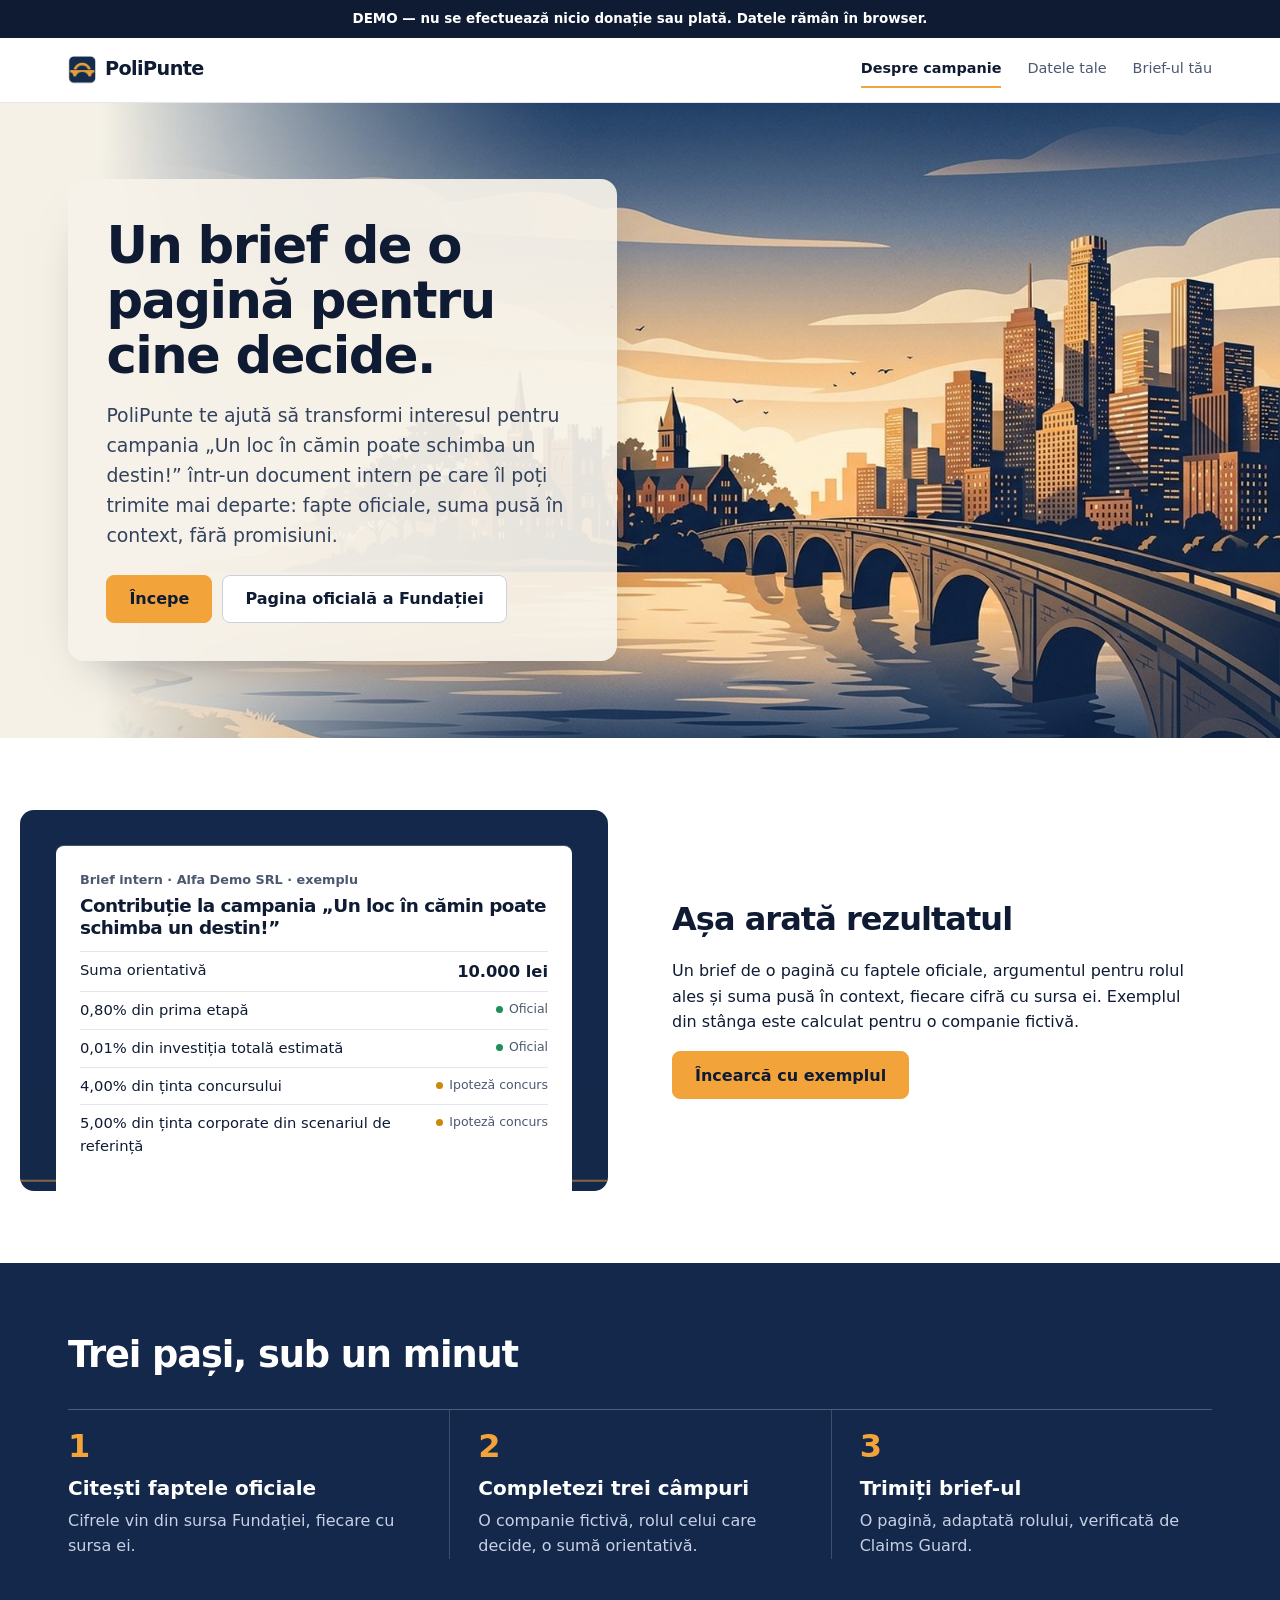
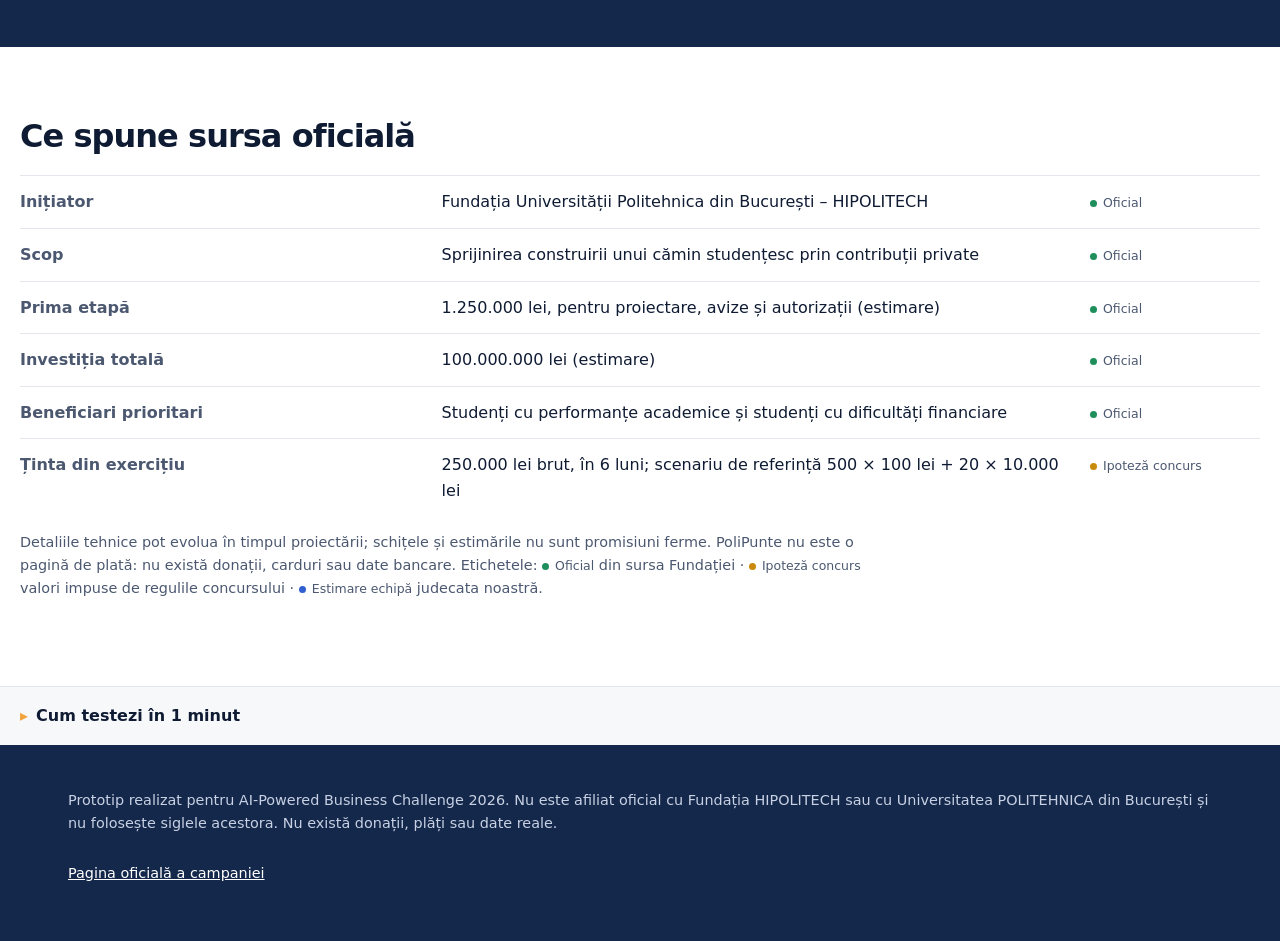
==== index.html @ f639f78c "PoliPunte prototip" ====
<!doctype html>
<html lang="ro"><head><meta charset="utf-8">
<meta name="viewport" content="width=device-width,initial-scale=1">
<title>PoliPunte — brief intern pentru campania „Un loc în cămin poate schimba un destin!”</title>
<meta name="description" content="Prototip demonstrativ: transformă interesul pentru campania HIPOLITECH într-un brief de o pagină pentru cine decide, cu fapte oficiale și fără promisiuni.">
<meta property="og:title" content="PoliPunte — brief intern de o pagină"><meta property="og:description" content="Fapte oficiale, cifre puse în context, fără promisiuni. Prototip demonstrativ.">
<link rel="icon" type="image/png" href="assets/logo.png">
<style>
:root{--ink:#0F1B33;--navy:#14284B;--bg:#F7F8FA;--line:#E3E6EC;--mute:#4B5870;--amb:#F2A33A;--sans:system-ui,-apple-system,"Segoe UI",Roboto,sans-serif}
*{box-sizing:border-box}[hidden]{display:none!important}html{scroll-behavior:smooth}
body{margin:0;background:#fff;color:var(--ink);font:16px/1.6 var(--sans);font-variant-numeric:tabular-nums;overflow-wrap:anywhere}
h1,h2,h3{margin:0;letter-spacing:-.03em;line-height:1.08;font-weight:800}h1:focus,h2:focus{outline:0}
a{color:inherit}:focus-visible{outline:3px solid #2F5FD0;outline-offset:2px}
.w{max-width:1240px;margin:0 auto;padding:0 clamp(18px,4vw,48px)}
.rib{background:var(--ink);color:#fff;font-size:.84rem;font-weight:600;padding:8px 16px;text-align:center;position:sticky;top:0;z-index:9}
.hd{border-bottom:1px solid var(--line);background:#fff}.hdi{display:flex;justify-content:space-between;align-items:center;gap:8px 28px;flex-wrap:wrap;min-height:64px}
.br{font-weight:800;font-size:1.2rem;letter-spacing:-.03em;text-decoration:none;display:flex;gap:9px;align-items:center}
.st{display:flex;gap:6px 26px;list-style:none;margin:0;padding:0;font-size:.9rem;color:var(--mute);flex-wrap:wrap}
.st li{padding:6px 0;border-bottom:2px solid transparent}.st [aria-current]{color:var(--ink);font-weight:700;border-color:var(--amb)}
.btn{display:inline-flex;align-items:center;justify-content:center;min-height:48px;padding:0 22px;border-radius:8px;border:1px solid #CBD1DC;background:#fff;color:var(--ink);font:700 1rem var(--sans);cursor:pointer;text-decoration:none}
.btn:hover{background:#F1F3F7}.btn.p{background:var(--amb);border-color:var(--amb)}.btn.p:hover{background:#E4952A}
.btn.l{border:0;background:none;text-decoration:underline;text-underline-offset:3px;padding:0 6px}
.row{display:flex;gap:10px;flex-wrap:wrap;align-items:center}
.tg{font-size:.78rem;color:var(--mute);white-space:nowrap}.tg:before{content:"";display:inline-block;width:7px;height:7px;border-radius:50%;background:var(--c);margin-right:6px}
/* hero */
.hb{background:#F5F1E6 url(assets/hero-bg.jpg) right center/cover no-repeat;min-height:clamp(420px,44vw,640px);display:flex;align-items:center}.hero{padding:clamp(36px,6vw,84px) clamp(18px,4vw,48px);width:100%}.hero>div{max-width:min(560px,48%)}.ex{display:grid;grid-template-columns:1fr 1fr;gap:clamp(24px,5vw,72px);align-items:center}.ex h2{margin-bottom:12px}.ex img{width:100%;border-radius:10px;border:1px solid var(--line);margin-bottom:18px}.ex p{max-width:32em}
.hero h1{font-size:clamp(2.3rem,4.8vw,3.9rem);max-width:13ch}.hero p{font-size:1.18rem;color:#33415C;max-width:34em;margin:20px 0 28px}
.plate{background:var(--navy);border-radius:14px;padding:clamp(18px,3vw,36px) clamp(14px,3vw,36px) 0;overflow:hidden;position:relative}
.plate svg{position:absolute;left:0;bottom:0;width:100%;opacity:.5}
.pv{position:relative;background:#fff;border-radius:8px 8px 0 0;padding:22px 24px 26px;font:.92rem/1.55 Georgia,serif;box-shadow:0 -1px 0 rgba(255,255,255,.2)}
.pv b.k{font:700 .8rem var(--sans);color:var(--mute)}.pv h3{font:800 1.15rem/1.2 var(--sans);margin:4px 0 12px}
.pv .m{display:flex;justify-content:space-between;gap:12px;border-top:1px solid var(--line);padding:7px 0;font-family:var(--sans)}.pv .m strong{font-size:1.02rem}
/* bands */
.dark{background:var(--navy);color:#fff;padding:clamp(40px,6vw,72px) 0}.dark h2{font-size:clamp(1.6rem,3vw,2.3rem);max-width:20ch}
.seq{display:grid;grid-template-columns:repeat(3,1fr);margin-top:34px;list-style:none;padding:0;border-top:1px solid rgba(255,255,255,.25)}
.seq li{padding:20px 28px 0 0}.seq li+li{padding-left:28px;border-left:1px solid rgba(255,255,255,.18)}.seq b{display:block;font-size:1.25rem;margin-bottom:4px}.seq span{color:#C8D1E4}.seq i{font:800 2rem/1 var(--sans);color:var(--amb);font-style:normal;display:block;margin-bottom:10px}
.sec{padding:clamp(40px,6vw,72px) 0}.sec h2{font-size:clamp(1.5rem,2.6vw,2rem);margin-bottom:22px}
.ft{width:100%;border-collapse:collapse}.ft th,.ft td{text-align:left;padding:13px 16px 13px 0;border-top:1px solid var(--line);vertical-align:top}.ft th{width:34%;font-weight:600;color:var(--mute)}.ft td:last-child{width:170px}
.note{color:var(--mute);font-size:.9rem;margin-top:14px;max-width:60em}
/* form */
.fg{display:grid;grid-template-columns:minmax(0,1.5fr) minmax(260px,1fr);gap:clamp(24px,5vw,72px);padding:clamp(28px,5vw,60px) 0}
.fg h2{font-size:clamp(1.7rem,3vw,2.4rem);margin-bottom:24px}
label,legend{font-weight:700;display:block;margin:20px 0 6px;padding:0}fieldset{border:0;padding:0;margin:0}
input[type=text],select,textarea{width:100%;min-height:48px;font:1rem var(--sans);padding:10px 12px;border:1px solid #AEB6C5;border-radius:8px;background:#fff;color:var(--ink)}
.hp{color:var(--mute);font-size:.88rem;margin:5px 0 0}.er{color:#B42318;font-weight:600;font-size:.92rem;margin:6px 0 0}
.ck{display:inline-flex;align-items:center;gap:8px;margin:4px 16px 4px 0;font-weight:400;min-height:44px}.ck input{width:20px;height:20px}
.aside{border-left:1px solid var(--line);padding-left:clamp(20px,4vw,48px)}.aside h3{font-size:1.1rem;margin-bottom:10px}.aside img{width:100%;border-radius:10px;border:1px solid var(--line);margin-bottom:18px}
/* result */
.rg{display:grid;grid-template-columns:minmax(0,1fr) 380px;gap:32px;align-items:start;padding:28px 0 56px}
body.r{background:var(--bg)}
.doc{background:#fff;border:1px solid var(--line);padding:clamp(22px,4vw,48px);font:1rem/1.7 Georgia,"Times New Roman",serif;box-shadow:0 18px 40px -28px rgba(15,27,51,.35)}
.doc h2{font:800 1.5rem/1.2 var(--sans);margin-bottom:4px}.doc h3{font:700 .95rem var(--sans);margin:22px 0 4px;display:flex;gap:12px;align-items:baseline;flex-wrap:wrap}
.doc p,.doc ul,.doc ol{margin:4px 0}.doc .mt{font:.88rem var(--sans);color:var(--mute)}
.warn{background:#FFF6E3;border-left:3px solid var(--amb);padding:8px 12px;font:.92rem var(--sans);margin:8px 0}
.side{position:sticky;top:50px;display:grid;gap:26px}.side h3{font-size:1.05rem;margin-bottom:10px}
.lr{margin:12px 0}.lt{display:flex;justify-content:space-between;gap:8px;flex-wrap:wrap;font-size:.9rem}.lt strong{font-size:1.2rem}
.bar{height:6px;background:#DDE2EB;border-radius:3px;margin-top:5px}.bar i{display:block;height:100%;min-width:2px;background:var(--navy);border-radius:3px}
.lg{display:flex;list-style:none;padding:0;margin:0;font-size:.82rem;color:var(--mute)}.lg li{flex:1;padding:6px 4px;border-top:3px solid #CBD1DC}.lg .on{border-color:var(--amb);color:var(--ink);font-weight:700}
.panel{background:#fff;border:1px solid var(--line);border-radius:10px;padding:18px}
mark{background:#FFE1A8;border-radius:3px;padding:0 2px}textarea{min-height:92px}
.ok{color:#1E8E5A;font-weight:700}.fl{font-size:.9rem;margin:6px 0;padding-left:12px;border-left:3px solid var(--amb)}
/* footer + test */
.tst{background:var(--bg);border-top:1px solid var(--line)}.tst summary{cursor:pointer;font-weight:700;padding:16px 0;min-height:48px}.tst ol{margin:0 0 18px;padding-left:20px}
footer{background:var(--navy);color:#C8D1E4;padding:30px 0;font-size:.9rem}footer .tg{color:#C8D1E4}footer a{color:#fff}
#stt{background:#fff;border:2px solid var(--ink);padding:14px;margin:16px 0;font:.85rem/1.5 ui-monospace,Consolas,monospace;white-space:pre-wrap}
.tt{position:fixed;left:50%;bottom:24px;transform:translateX(-50%);background:var(--ink);color:#fff;padding:10px 18px;border-radius:8px;z-index:20}
@media(max-width:900px){.hb{background-size:175% auto;background-position:78% 100%}.hero{padding-bottom:50vw}.hero>div{max-width:none}.ex{grid-template-columns:1fr}.fg,.rg{grid-template-columns:1fr}.aside{border:0;padding:0}.side{position:static}.seq{grid-template-columns:1fr}.seq li+li{padding-left:0;border:0}.ft th,.ft td{display:block;width:auto!important;border:0;padding:2px 0}.ft tr{display:block;border-top:1px solid var(--line);padding:12px 0}.act{position:sticky;bottom:0;background:var(--bg);padding:10px 0;z-index:5}}
@media print{@page{size:A4;margin:14mm}.rib,.hd,.side,.act,.tst,footer,#s0,#s1,.no{display:none!important}body{background:#fff}.rg{display:block;padding:0}.doc{border:0;box-shadow:0;padding:0;font-size:9.6pt;line-height:1.4}.doc h3{margin-top:10px}}
@media(prefers-reduced-motion:reduce){html{scroll-behavior:auto}}
.act .btn:not(.p){font-weight:600;color:var(--mute)}.lt strong{font-size:1.9rem;letter-spacing:-.03em;line-height:1.1}footer a,.tst a{display:inline-block;padding:12px 0}
@media(min-width:901px){.hero>div{background:rgba(247,243,234,.93);padding:clamp(24px,3vw,40px);border-radius:16px;box-shadow:0 24px 50px -32px rgba(15,27,51,.55)}.hero h1{font-size:clamp(2.2rem,4vw,3.4rem)}.hero p{margin:16px 0 24px}}
@media(max-width:900px){.hb{background-image:url(assets/hero-bg-m.jpg);background-size:100% auto;background-position:center bottom}.hero{padding-bottom:calc(56vw + 28px)}}
.rg,.fg{padding-left:clamp(18px,4vw,48px);padding-right:clamp(18px,4vw,48px)}
.big{display:flex;flex-direction:column;gap:2px}.big strong{font-size:3.2rem;line-height:1;letter-spacing:-.04em}.big span{color:var(--mute)}details.more,details.opt,.panel details{margin-top:10px}details summary{cursor:pointer;font-weight:700;min-height:44px;display:flex;align-items:center}details.more .lr{margin:8px 0}details.more .lt strong{font-size:1.3rem}
details summary::-webkit-details-marker{display:none}details summary::before{content:"▸";margin-right:8px;color:var(--amb)}details[open] summary::before{content:"▾"}
</style></head><body>
<noscript><p style="padding:16px">PoliPunte are nevoie de JavaScript. Este un prototip demonstrativ, fără donații sau plăți.</p></noscript>
<div class="rib">DEMO — nu se efectuează nicio donație sau plată. Datele rămân în browser.</div>
<header class="hd"><div class="w hdi"><a class="br" href="#" id="home"><img src="assets/logo.png" width="28" height="28" alt="">PoliPunte</a>
<ol class="st" id="st"><li>Despre campanie</li><li>Datele tale</li><li>Brief-ul tău</li></ol></div></header>
<pre id="stt" class="w" hidden></pre>
<main>
<section id="s0">
<div class="hb"><div class="w hero"><div><h1 tabindex="-1">Un brief de o pagină pentru cine decide.</h1>
<p>PoliPunte te ajută să transformi interesul pentru campania „Un loc în cămin poate schimba un destin!” într-un document intern pe care îl poți trimite mai departe: fapte oficiale, suma pusă în context, fără promisiuni.</p>
<div class="row"><button class="btn p" id="go">Începe</button><a class="btn" href="https://fundatia.upb.ro/proiecte-si-evenimente/un-loc-in-camin-poate-schimba-un-destin/" target="_blank" rel="noopener">Pagina oficială a Fundației</a></div></div>
</div></div><div class="w sec ex"><div class="plate-wrap"><div class="plate"><svg viewBox="0 0 600 120" aria-hidden="true"><path d="M0 110h600M40 110a70 70 0 0 1 140 0M180 110a90 90 0 0 1 180 0M360 110a70 70 0 0 1 140 0" stroke="#F2A33A" stroke-width="2" fill="none"/></svg>
<div class="pv" id="pv" aria-label="Exemplu de brief"></div></div></div><div><h2>Așa arată rezultatul</h2><p>Un brief de o pagină cu faptele oficiale, argumentul pentru rolul ales și suma pusă în context, fiecare cifră cu sursa ei. Exemplul din stânga este calculat pentru o companie fictivă.</p><div class="row"><button class="btn p" id="go2">Încearcă cu exemplul</button></div></div></div><div class="dark"><div class="w"><h2>Trei pași, sub un minut</h2><ol class="seq">
<li><i>1</i><b>Citești faptele oficiale</b><span>Cifrele vin din sursa Fundației, fiecare cu sursa ei.</span></li>
<li><i>2</i><b>Completezi trei câmpuri</b><span>O companie fictivă, rolul celui care decide, o sumă orientativă.</span></li>
<li><i>3</i><b>Trimiți brief-ul</b><span>O pagină, adaptată rolului, verificată de Claims Guard.</span></li></ol></div></div>
<div class="w sec"><h2>Ce spune sursa oficială</h2><table class="ft"><tbody>
<tr><th>Inițiator</th><td>Fundația Universității Politehnica din București – HIPOLITECH</td><td><span class="tg" style="--c:#1E8E5A">Oficial</span></td></tr>
<tr><th>Scop</th><td>Sprijinirea construirii unui cămin studențesc prin contribuții private</td><td><span class="tg" style="--c:#1E8E5A">Oficial</span></td></tr>
<tr><th>Prima etapă</th><td>1.250.000 lei, pentru proiectare, avize și autorizații (estimare)</td><td><span class="tg" style="--c:#1E8E5A">Oficial</span></td></tr>
<tr><th>Investiția totală</th><td>100.000.000 lei (estimare)</td><td><span class="tg" style="--c:#1E8E5A">Oficial</span></td></tr>
<tr><th>Beneficiari prioritari</th><td>Studenți cu performanțe academice și studenți cu dificultăți financiare</td><td><span class="tg" style="--c:#1E8E5A">Oficial</span></td></tr>
<tr><th>Ținta din exercițiu</th><td>250.000 lei brut, în 6 luni; scenariu de referință 500 × 100 lei + 20 × 10.000 lei</td><td><span class="tg" style="--c:#C98A0B">Ipoteză concurs</span></td></tr></tbody></table>
<p class="note">Detaliile tehnice pot evolua în timpul proiectării; schițele și estimările nu sunt promisiuni ferme. PoliPunte nu este o pagină de plată: nu există donații, carduri sau date bancare. Etichetele: <span class="tg" style="--c:#1E8E5A">Oficial</span> din sursa Fundației · <span class="tg" style="--c:#C98A0B">Ipoteză concurs</span> valori impuse de regulile concursului · <span class="tg" style="--c:#2F5FD0">Estimare echipă</span> judecata noastră.</p></div>
</section>

<section id="s1" hidden><div class="w fg"><form id="f" novalidate><h2 tabindex="-1">Datele tale</h2>
<label for="n">Numele companiei (fictive)</label><input type="text" id="n" maxlength="80" autocomplete="off"><p class="hp">Folosește o companie fictivă. Nu introduce date reale.</p><p class="er" id="e-n" role="alert"></p>
<label for="r">Persoana de convins</label><select id="r"><option value="">Alege rolul</option><option value="ceo">Administrator / CEO</option><option value="csr">Responsabil CSR</option><option value="cfo">Director financiar</option><option value="hr">Resurse umane</option></select><p class="er" id="e-r" role="alert"></p>

<label for="a">Contribuția orientativă (lei)</label><input type="text" id="a" inputmode="numeric" autocomplete="off"><p class="er" id="e-a" role="alert"></p>
<details class="opt"><summary>Detalii opționale (domeniu, interese)</summary><label for="d">Domeniu (opțional)</label><select id="d"><option value="">—</option><option>IT</option><option>Industrie</option><option>Construcții</option><option>Servicii financiare</option><option>Retail</option><option>Energie</option><option>Altul</option></select><fieldset><legend>Interes principal (opțional, cel mult două)</legend><label class="ck"><input type="checkbox" name="i" value="Educație și acces">Educație și acces</label><label class="ck"><input type="checkbox" name="i" value="Comunitate">Comunitate</label><label class="ck"><input type="checkbox" name="i" value="Talente">Talente</label><label class="ck"><input type="checkbox" name="i" value="Reputație">Reputație</label><p class="er" id="e-i" role="alert"></p></fieldset></details>
<div class="row" style="margin-top:26px"><button class="btn p" type="submit">Generează brief-ul</button><button class="btn l" type="button" id="ex1">Încarcă exemplu valid</button><button class="btn l" type="button" id="ex0">Încarcă exemplu invalid</button><button class="btn l" type="reset" id="rs">Resetează</button></div></form>
<div class="aside"><img src="assets/aside.jpg" alt="" width="720" loading="lazy"><h3>Ce primești</h3><p>Un brief de o pagină: fapte oficiale, argumentul pentru rolul ales, suma pusă în context, obiecții probabile și ce nu se știe încă.</p><p class="hp">Nu se colectează date și nu se trimite nimic. Rezultatul se poate repeta cu un link.</p></div></div></section>

<section id="s2" hidden><div class="w rg"><div><div class="row act no" style="margin-bottom:14px"><button class="btn p" id="cp">Copiază textul</button><button class="btn" id="pr">Printează / Salvează PDF</button><button class="btn" id="cl">Copiază linkul testului</button><button class="btn l" id="bk">Înapoi la formular</button></div><article class="doc" id="doc" aria-live="polite"></article></div>
<aside class="side"><div><h3 tabindex="-1">Suma în context</h3><div id="lens"></div><p class="hp">Aritmetică, nu impact: fiecare procent are baza lui alături.</p></div>

<div class="panel"><h3>Verificare formulări</h3><p id="auto" class="ok"></p><details><summary>Claims Guard: verifică un text de-al tău</summary><label for="ct" style="margin-top:10px">Textul tău</label><textarea id="ct"></textarea><div class="row" style="margin-top:8px"><button class="btn" id="vc">Verifică</button><button class="btn l" id="vx">Încearcă un exemplu</button></div><div id="cr" aria-live="polite"></div><p class="hp">Potrivire de tipare pe text, nu AI.</p></details></div></aside></div></section>
</main>
<details class="tst"><summary class="w">Cum testezi în 1 minut</summary><div class="w"><ol><li>Apasă „Începe”, apoi „Încarcă exemplu valid” și „Generează brief-ul”: Alfa Demo SRL, 10.000 lei dă 0,80% · 0,01% · 4,00% · 5,00% și „7/7 reguli respectate”.</li><li>Deschide „Claims Guard” (în dreapta) și apasă „Încearcă un exemplu”: se marchează „cumperi”, „o cameră”, „garantăm” și „deductibilitate”.</li><li>Apasă „Încarcă exemplu invalid”: apar erorile, fără brief.</li><li>Deschide <a href="?selftest=1">?selftest=1</a> pentru testele automate.</li></ol></div></details>
<footer><div class="w"><p>Prototip realizat pentru AI-Powered Business Challenge 2026. Nu este afiliat oficial cu Fundația HIPOLITECH sau cu Universitatea POLITEHNICA din București și nu folosește siglele acestora. Nu există donații, plăți sau date reale.</p><p><a href="https://fundatia.upb.ro/proiecte-si-evenimente/un-loc-in-camin-poate-schimba-un-destin/" target="_blank" rel="noopener">Pagina oficială a campaniei</a></p></div></footer>
<script>
"use strict";
const C={url:"https://fundatia.upb.ro/proiecte-si-evenimente/un-loc-in-camin-poate-schimba-un-destin/",title:"Un loc în cămin poate schimba un destin!",t1:1250000,tot:1e8,tg:250000,corp:200000};
const B={o:["Oficial","#1E8E5A"],c:["Ipoteză concurs","#C98A0B"],e:["Estimare echipă","#2F5FD0"]};
const ROLES={ceo:{n:"Administrator / CEO",a:"Campania are un scop clar (cămin pentru studenți performanți și studenți care au nevoie de sprijin) și o sursă publică verificabilă.",o:[["Ce primim în schimb?","Prototipul nu promite beneficii sau drepturi. Dacă și ce formă de recunoaștere există se clarifică direct cu Fundația."],["Care este riscul reputațional?","Informațiile se pot verifica pe pagina oficială; brief-ul nu prezintă estimările ca promisiuni."],["Se știe când se termină?","Nu. Estimările pot evolua pe parcursul proiectării; calendarul se clarifică cu Fundația."]]},
csr:{n:"Responsabil CSR",a:"Educația și accesul la ea ca direcție de implicare; informații publice de citat în raportare.",o:[["Cum raportăm?","Se cere Fundației documentul care confirmă contribuția; prototipul nu emite documente reale."],["Se potrivește strategiei noastre?","Poate, dacă educația și accesul la studii sunt direcții ale companiei; se discută intern."],["Ce cifre putem cita?","Doar cele oficiale marcate ca atare: 1.250.000 lei pentru prima etapă și 100.000.000 lei investiție totală estimată."]]},
cfo:{n:"Director financiar",a:"Cifre oficiale clare, suma pusă în context și o listă explicită a lucrurilor necunoscute.",o:[["Se deduce fiscal?","Nu afirmăm acest lucru. Tratamentul fiscal se verifică cu Fundația și cu un consultant fiscal."],["Pentru ce se folosește suma?","Prima etapă estimată este proiectarea, avizele și autorizațiile; utilizarea exactă se clarifică în scris cu Fundația."],["Se poate schimba suma ulterior?","Condițiile se stabilesc direct cu Fundația; brief-ul nu creează niciun angajament."]]},
hr:{n:"Resurse umane",a:"Legătura cu POLITEHNICA ca sursă de absolvenți și interesul comun pentru studenți performanți.",o:[["Angajații primesc ceva?","Nu. O contribuție nu conferă locuri de cazare sau alte drepturi."],["Are legătură cu recrutarea?","Poate sprijini relația cu universitatea; nu există nicio promisiune de recrutare."],["Cum implicăm colegii?","Prin pagina oficială a campaniei; brief-ul nu colectează date."]]}};
const INT={"Educație și acces":"interesul pentru educație și accesul la studii","Comunitate":"legătura cu comunitatea","Talente":"relația cu absolvenți și studenți performanți","Reputație":"coerența cu valorile publice ale companiei"};
const RULES=[["R1",/cumperi|cumpara|achizitionezi|o camera|camere|un pat|un loc|metru patrat/g,"Suma reprezintă o contribuție la obiectivul comun de finanțare."],
["R2",/rezervi|rezervare|loc garantat|prioritate la cazare/g,"Elimină: contribuțiile nu conferă drepturi de cazare."],
["R3",/deductibil\w*|scutire|reducere de impozit|recuperezi taxe/g,"Tratamentul fiscal se verifică cu Fundația."],
["R4",/partener oficial|sponsor oficial|in parteneriat cu/g,"Parteneriatele se confirmă direct cu Fundația."],
["R5",/garantam|garantat|garantie|\bsigur\b|100%|fiecare leu/g,"Folosește „contribuie la…” sau „sprijină…”."],
["R6",/ultima sansa|fara tine|ramane\w* pe drumuri|daca nu donezi/g,"Ton factual: ce este campania, ce se cere, ce este opțional."]];
const esc=s=>String(s).replace(/[&<>"']/g,c=>({"&":"&amp;","<":"&lt;",">":"&gt;",'"':"&quot;","'":"&#39;"}[c]));
const fi=n=>String(n).replace(/\B(?=(\d{3})+(?!\d))/g,".");
const tag=k=>`<span class="tg" style="--c:${B[k][1]}">${B[k][0]}</span>`;
const norm=s=>s.toLowerCase().normalize("NFD").replace(/[\u0300-\u036f]/g,"");
/* pure functions */
function parseAmount(s){let t=String(s).trim().replace(/\s/g,"");if(!t)return{e:"empty"};if(/^-?\d+(,|\.\d{1,2}$)\d*$/.test(t)&&!/^-?\d{1,3}(\.\d{3})+$/.test(t))return{e:"dec"};t=t.replace(/\./g,"");if(!/^-?\d+$/.test(t))return{e:"nan"};return{n:Number(t)}}
function validate(f){const e={},w=[];if(f.n.length<2||f.n.length>60||!/\p{L}/u.test(f.n))e.n="Introdu numele unei companii fictive (minimum 2 caractere, cel mult 60).";
if(!f.r||!ROLES[f.r])e.r="Alege rolul persoanei care decide.";if(f.i.length>2)e.i="Alege cel mult două interese.";
const p=parseAmount(f.a);let S=0;if(p.e==="empty")e.a="Introdu o sumă orientativă în lei.";else if(p.e==="nan")e.a="Scrie suma ca număr întreg, de exemplu 10000.";else if(p.e==="dec")e.a="Folosește un număr întreg de lei.";
else if(p.n<=0)e.a="Suma trebuie să fie mai mare decât 0.";else if(p.n>C.tot)e.a="Suma depășește valoarea totală estimată a proiectului (100.000.000 lei). Verifică cifra.";
else{S=p.n;if(S>C.t1)w.push("Suma depășește estimarea pentru prima etapă. Brief-ul se generează; modul în care ar fi folosită o astfel de contribuție se clarifică direct cu Fundația.");if(S<1000)w.push("Pentru o sponsorizare corporate, suma este mică. Poate fi mai potrivită o donație individuală — vezi pagina oficială.")}
return{e,w,S,ok:!Object.keys(e).length}}
function lens(S){return[["prima etapă",C.t1,"o"],["investiția totală estimată",C.tot,"o"],["ținta concursului",C.tg,"c"],["ținta corporate din scenariul de referință",C.corp,"c"]].map(([l,b,k])=>({l,b,k,v:S*100/b}))}
function fp(v){return v<0.01-1e-9?"sub 0,01%":v.toFixed(2).replace(".",",").replace(/\B(?=(\d{3})+(?!\d))/g,".")+"%"}
function checkClaims(text){const t=norm(text),hits=[];RULES.forEach(([r,re,fix])=>{re.lastIndex=0;let m;while((m=re.exec(t)))hits.push({r,s:m.index,e:m.index+m[0].length,fix})});return hits.sort((a,b)=>a.s-b.s)}
function buildBrief(f,v){const R=ROLES[f.r],L=lens(v.S),co=esc(f.n),d=new Date().toLocaleDateString("ro-RO");
const ints=f.i.map(i=>INT[i]);const why=(f.d||ints.length)?`Poate fi relevant pentru ${co}${f.d?` având în vedere domeniul (${esc(f.d)})`:""}${ints.length?`${f.d?" și":" pentru că"} ${ints.join(" și ")}`:""}. Sunt ipoteze de discutat, nu fapte despre companie.`:"Domeniul și interesele nu au fost alese; argumentele sunt generale.";
const S=(h,k,b)=>`<h3>${h}${k?tag(k):""}</h3>${b}`;
return `<p class="mt">DEMO · ${d} · ${co}</p><h2>Brief intern: contribuție la campania „${C.title}”</h2>`+
S("Pe scurt","",`<p>Se propune o discuție cu Fundația HIPOLITECH, nu o plată. Campania urmărește sprijinirea construirii unui cămin studențesc prin contribuții private. Brief-ul adună faptele oficiale și pune suma de ${fi(v.S)} lei în context.</p>`)+
S("Fapte oficiale","o",`<ul><li>Inițiator: Fundația Universității Politehnica din București – HIPOLITECH.</li><li>Prima etapă: 1.250.000 lei, pentru proiectare, avize și autorizații (estimare).</li><li>Investiția totală: 100.000.000 lei (estimare).</li><li>Beneficiari prioritari: studenți cu performanțe academice și studenți cu dificultăți financiare.</li></ul><p class="mt">Detaliile pot evolua în timpul proiectării. Sursa: <a href="${C.url}" target="_blank" rel="noopener">pagina oficială a campaniei</a>.</p>`)+
S("De ce se potrivește companiei","e",`<p>${why}</p>`)+S(`Argumentul pentru ${R.n.toLowerCase()}`,"e",`<p>${R.a}</p>`)+
S("Contribuția în context","c",`<p>Suma de ${fi(v.S)} lei reprezintă:</p><ul>${L.map(x=>`<li>${fp(x.v)} din ${x.l} (${fi(x.b)} lei)${x.v>100?", peste baza de comparație":""} ${tag(x.k)}</li>`).join("")}</ul>`)+
S("Obiecții probabile și răspunsuri factuale","e",`<ol>${R.o.map(([q,a])=>`<li><b>${q}</b> ${a}</li>`).join("")}</ol>`)+
S("Ce nu știm încă (de verificat cu Fundația)","",`<ul><li>Tratamentul fiscal.</li><li>Formele de recunoaștere, dacă există.</li><li>Procedura de contribuție.</li><li>Calendarul.</li></ul>`)+
S("Pași următori","",`<ol><li>Discuție internă.</li><li>Cerere de discuție către Fundație, prin pagina oficială.</li><li>Clarificarea condițiilor în scris.</li></ol>`)+
`<p class="mt" data-nc>Document demonstrativ. Nu este angajament, nu este donație și nu conferă drept de cazare sau rezervare.</p>`}
function selfTest(){const r=[],t=(n,c)=>r.push((c?"PASS ":"FAIL ")+n);const g=S=>lens(S).map(x=>fp(x.v)).join(" / ");
t("parseAmount 10 000 / 10.000",parseAmount("10 000").n===10000&&parseAmount("10.000").n===10000);
t("parseAmount text / decimal / gol",parseAmount("zece mii").e==="nan"&&parseAmount("1500,50").e==="dec"&&parseAmount("").e==="empty");
const ok={n:"Alfa Demo SRL",d:"IT",r:"cfo",i:["Talente"],a:"10000"};t("validare exemplu valid",validate(ok).ok);
t("invalid: -500, 0, 150000000",[ "-500","0","150000000"].every(a=>!validate({...ok,a}).ok));
t("avertisment 2.000.000 și 300",validate({...ok,a:"2000000"}).w.length===1&&validate({...ok,a:"300"}).w.length===1);
t("lupă 10.000",g(10000)==="0,80% / 0,01% / 4,00% / 5,00%");t("lupă 50.000",g(50000)==="4,00% / 0,05% / 20,00% / 25,00%");t("lupă 250.000",g(250000)==="20,00% / 0,25% / 100,00% / 125,00%");
t("Claims Guard ≥4 semnalări",checkClaims("Cu 10.000 lei cumperi o cameră și garantăm deductibilitate").length>=4);
t("brief valid trece 7/7",autoCheck(buildBrief(ok,validate(ok))).pass===7);return r}
function autoCheck(html){let txt=html.replace(/<p class="mt" data-nc>.*?<\/p>/,"").replace(/<[^>]+>/g," ");txt=txt.split(C.title).join("");
let bad=new Set(checkClaims(txt).map(h=>h.r));const r7=html.includes(C.url)&&/class="tg"/.test(html);return{pass:6-bad.size+(r7?1:0),bad:[...bad]}}
/* DOM */
if(typeof document!=="undefined"){const $=i=>document.getElementById(i);let cur=null;
const show=n=>{["s0","s1","s2"].forEach((x,i)=>$(x).hidden=i!==n);[...$("st").children].forEach((li,i)=>i===n?li.setAttribute("aria-current","step"):li.removeAttribute("aria-current"));document.body.classList.toggle("r",n===2);scrollTo(0,0);const h=document.querySelector("#s"+n+" h1,#s"+n+" h2,#s"+n+" h3");if(h)h.focus({preventScroll:true})};
const toast=m=>{const e=document.createElement("div");e.className="tt";e.setAttribute("role","status");e.textContent=m;document.body.append(e);setTimeout(()=>e.remove(),2000)};
const getF=()=>({n:$("n").value.trim(),d:$("d").value,r:$("r").value,i:[...document.querySelectorAll("[name=i]:checked")].map(x=>x.value),a:$("a").value});
const setF=f=>{$("n").value=f.n;$("d").value=f.d;$("r").value=f.r;$("a").value=f.a;document.querySelectorAll("[name=i]").forEach(c=>c.checked=f.i.includes(c.value))};
const url=f=>{const p=new URLSearchParams({c:f.n,d:f.d,r:f.r,i:f.i.join("|"),s:f.a});return location.href.split("?")[0].split("#")[0]+"?"+p};
const claimsHTML=t=>{if(!t.trim())return'<p class="hp">Lipește un text pentru a-l verifica.</p>';const h=checkClaims(t);if(!h.length)return'<p class="ok">Nu s-a semnalat nicio formulare.</p>';let o="",p=0;const keep=[];h.forEach(x=>{if(x.s>=p){o+=esc(t.slice(p,x.s))+"<mark>"+esc(t.slice(x.s,x.e))+"</mark>";p=x.e;keep.push(x)}});o+=esc(t.slice(p));return`<p>${o}</p>`+keep.map(x=>`<p class="fl"><b>${esc(t.slice(x.s,x.e))}</b> (${x.r}) → ${x.fix}</p>`).join("")};
const gen=(f,v)=>{const html=buildBrief(f,v),L=lens(v.S),a=autoCheck(html);cur=f;
$("doc").innerHTML=(v.w.length?v.w.map(x=>`<div class="warn" role="status">${x}</div>`).join(""):"")+html+(!(f.d||f.i.length)?"":"");
$("lens").innerHTML=`<div class="big"><strong>${fp(L[0].v)}</strong><span>din ${fi(L[0].b)} lei, prima etapă (estimare)</span>${tag(L[0].k)}</div><details class="more"><summary>Alte comparații</summary>`+L.slice(1).map(x=>`<div class="lr"><div class="lt"><strong>${fp(x.v)}</strong><span>din ${fi(x.b)} lei</span>${tag(x.k)}</div><div class="bar"><i style="width:${Math.min(100,x.v)}%"></i></div>${x.v>100?'<span class="hp">peste baza de comparație</span>':""}</div>`).join("")+"</details>";
$("auto").textContent=a.pass+"/7 reguli respectate"+(a.bad.length?" — de verificat: "+a.bad.join(", "):"");$("cr").innerHTML="";
try{history.replaceState(null,"",url(f))}catch(e){}show(2)};
const submit=()=>{const f=getF(),v=validate(f);["n","r","i","a"].forEach(k=>{$("e-"+k).textContent=v.e[k]||"";const el=$(k);if(el&&el.setAttribute)v.e[k]?el.setAttribute("aria-invalid","true"):el.removeAttribute("aria-invalid")});
if(!v.ok){const k=["n","r","i","a"].find(k=>v.e[k]);(k==="i"?document.querySelector("[name=i]"):$(k)).focus();return}gen(f,v)};
$("f").addEventListener("submit",e=>{e.preventDefault();submit()});
$("go").onclick=()=>show(1);$("go2").onclick=()=>{show(1);$("ex1").click()};$("home").onclick=e=>{e.preventDefault();show(0)};$("bk").onclick=()=>show(1);
$("ex1").onclick=()=>{setF({n:"Alfa Demo SRL",d:"IT",r:"cfo",i:["Talente"],a:"10000"});["n","r","i","a"].forEach(k=>$("e-"+k).textContent="")};
$("ex0").onclick=()=>{setF({n:"",d:"",r:"",i:[],a:"zece mii"});submit()};
$("f").addEventListener("reset",()=>["n","r","i","a"].forEach(k=>$("e-"+k).textContent=""));
$("pr").onclick=()=>print();
const cp=(t,m)=>{(navigator.clipboard?navigator.clipboard.writeText(t):Promise.reject()).then(()=>toast(m),()=>toast("Copierea nu a reușit; selectează textul manual."))};
$("cp").onclick=()=>cp($("doc").innerText,"Textul a fost copiat");$("cl").onclick=()=>cp(cur?url(cur):location.href,"Linkul testului a fost copiat");

$("vc").onclick=()=>$("cr").innerHTML=claimsHTML($("ct").value);
$("vx").onclick=()=>{$("ct").value="Cu 10.000 lei cumperi o cameră și garantăm deductibilitate";$("cr").innerHTML=claimsHTML($("ct").value)};
/* hero sample */
{const S=10000,L=lens(S);$("pv").innerHTML=`<b class="k">Brief intern · Alfa Demo SRL · exemplu</b><h3>Contribuție la campania „${C.title}”</h3><div class="m"><span>Suma orientativă</span><strong>${fi(S)} lei</strong></div>`+L.map(x=>`<div class="m"><span>${fp(x.v)} din ${x.l}</span>${tag(x.k)}</div>`).join("")}
/* URL state + selftest */
const q=new URLSearchParams(location.search);
if(q.get("selftest")){const r=selfTest();$("stt").hidden=false;$("stt").textContent=(r.every(x=>x.startsWith("PASS"))?"AUTOTEST: TOATE PASS\n":"AUTOTEST: EXISTĂ FAIL\n")+r.join("\n")}
if(q.has("c")||q.has("s")){const f={n:q.get("c")||"",d:q.get("d")||"",r:q.get("r")||"",i:(q.get("i")||"").split("|").filter(Boolean),a:q.get("s")||""};setF(f);const v=validate(f);v.ok?gen(f,v):show(1)}else show(0)}
</script></body></html>
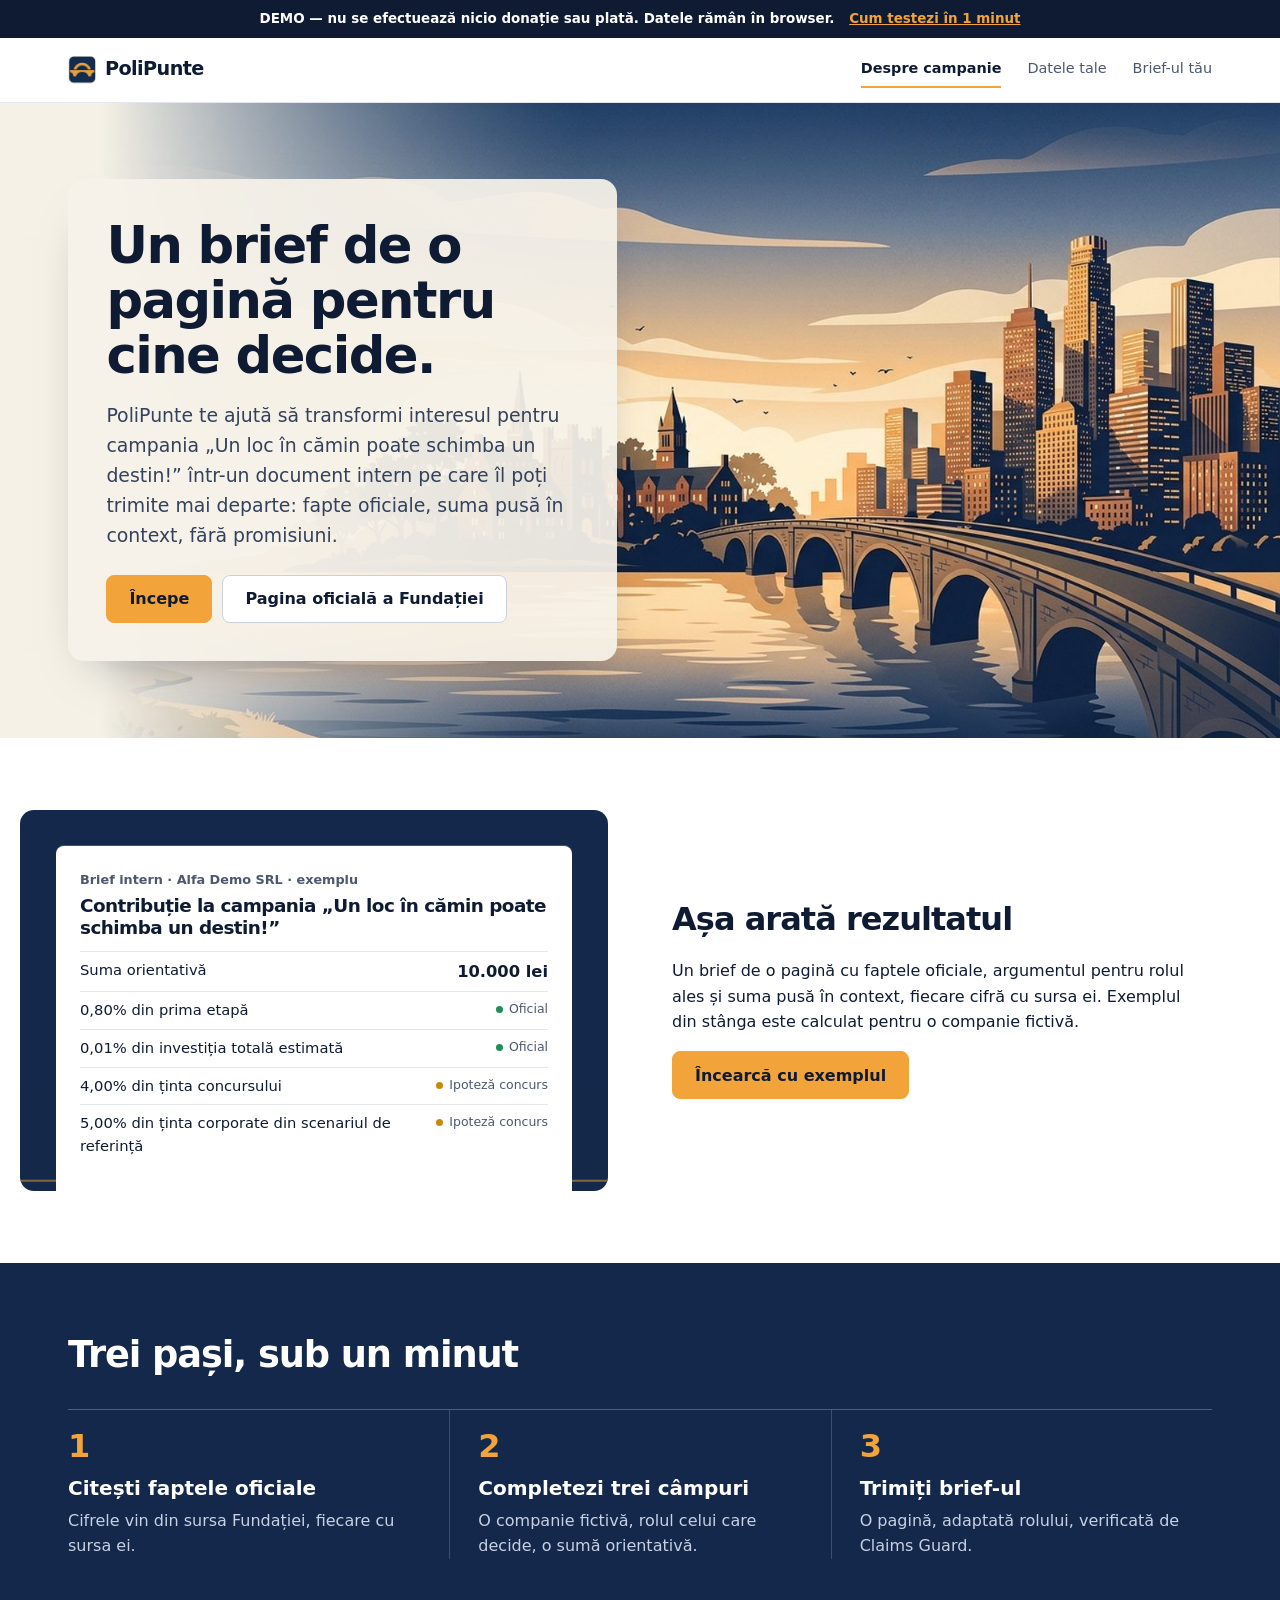
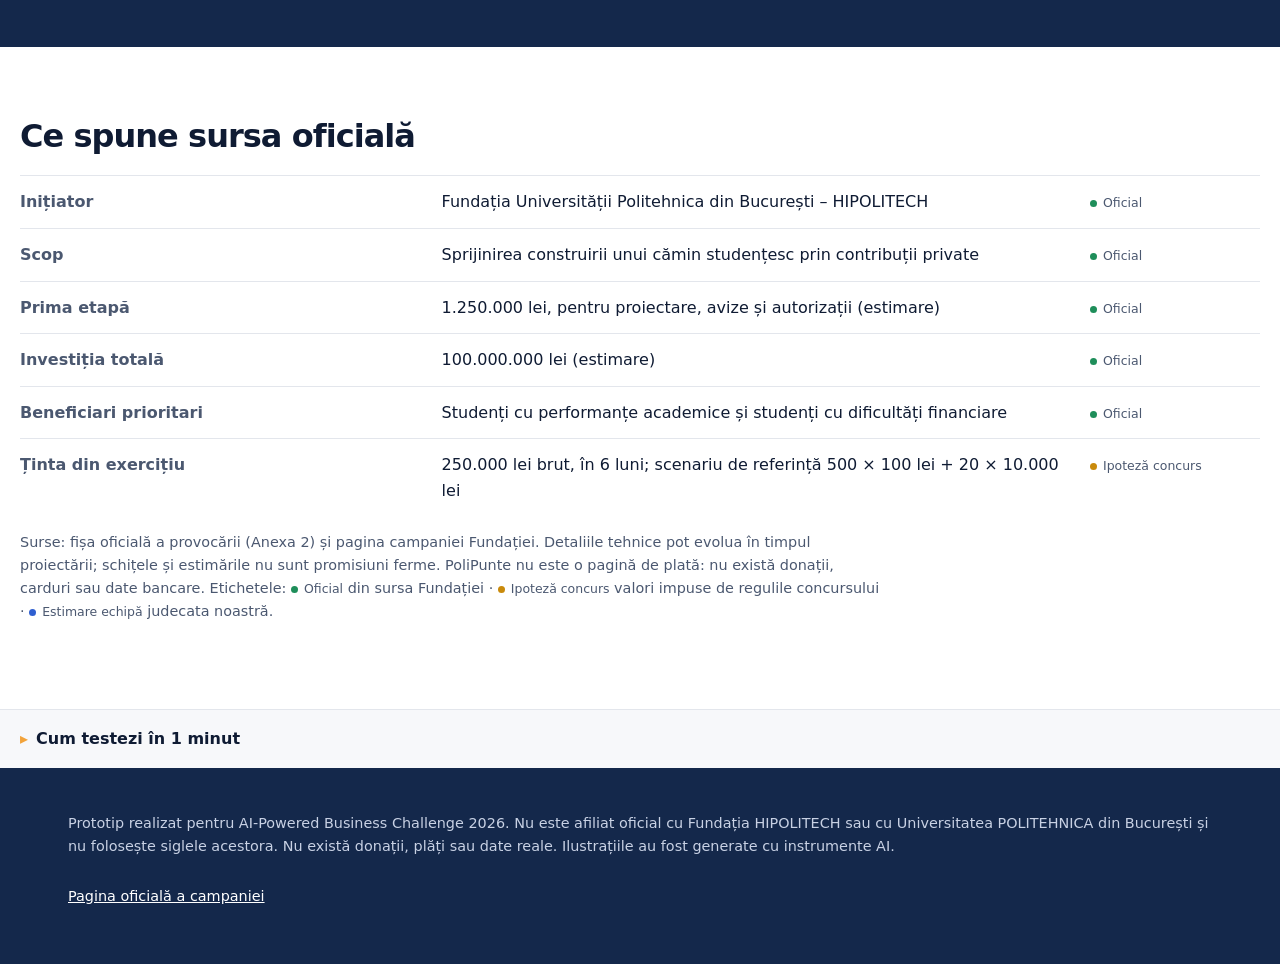
==== commit 97731c42: "dada" ====
--- a/index.html
+++ b/index.html
@@ -73,9 +73,11 @@
 .rg,.fg{padding-left:clamp(18px,4vw,48px);padding-right:clamp(18px,4vw,48px)}
 .big{display:flex;flex-direction:column;gap:2px}.big strong{font-size:3.2rem;line-height:1;letter-spacing:-.04em}.big span{color:var(--mute)}details.more,details.opt,.panel details{margin-top:10px}details summary{cursor:pointer;font-weight:700;min-height:44px;display:flex;align-items:center}details.more .lr{margin:8px 0}details.more .lt strong{font-size:1.3rem}
 details summary::-webkit-details-marker{display:none}details summary::before{content:"▸";margin-right:8px;color:var(--amb)}details[open] summary::before{content:"▾"}
+.rib a{color:#F2A33A;margin-left:10px;white-space:nowrap}
+.panel ol.lg,ol.lg{display:block;grid-template-columns:none;list-style:none;margin:10px 0 12px;padding:0}.lg li{width:auto;border:0;padding-left:0}.lg li{display:flex;gap:10px;align-items:baseline;padding:6px 0;color:#5B6680;font-size:.92rem}.lg li b{min-width:22px;height:22px;border-radius:50%;border:1px solid #AEB6C6;display:inline-flex;align-items:center;justify-content:center;font-size:.78rem;flex:none}.lg li small{display:block;font-size:.78rem}.lg li.on{color:var(--ink);font-weight:700}.lg li.on b{background:var(--amb);border-color:var(--amb)}
 </style></head><body>
 <noscript><p style="padding:16px">PoliPunte are nevoie de JavaScript. Este un prototip demonstrativ, fără donații sau plăți.</p></noscript>
-<div class="rib">DEMO — nu se efectuează nicio donație sau plată. Datele rămân în browser.</div>
+<div class="rib">DEMO — nu se efectuează nicio donație sau plată. Datele rămân în browser. <a href="#tst" id="tl">Cum testezi în 1 minut</a></div>
 <header class="hd"><div class="w hdi"><a class="br" href="#" id="home"><img src="assets/logo.png" width="28" height="28" alt="">PoliPunte</a>
 <ol class="st" id="st"><li>Despre campanie</li><li>Datele tale</li><li>Brief-ul tău</li></ol></div></header>
 <pre id="stt" class="w" hidden></pre>
@@ -96,7 +98,7 @@
 <tr><th>Investiția totală</th><td>100.000.000 lei (estimare)</td><td><span class="tg" style="--c:#1E8E5A">Oficial</span></td></tr>
 <tr><th>Beneficiari prioritari</th><td>Studenți cu performanțe academice și studenți cu dificultăți financiare</td><td><span class="tg" style="--c:#1E8E5A">Oficial</span></td></tr>
 <tr><th>Ținta din exercițiu</th><td>250.000 lei brut, în 6 luni; scenariu de referință 500 × 100 lei + 20 × 10.000 lei</td><td><span class="tg" style="--c:#C98A0B">Ipoteză concurs</span></td></tr></tbody></table>
-<p class="note">Detaliile tehnice pot evolua în timpul proiectării; schițele și estimările nu sunt promisiuni ferme. PoliPunte nu este o pagină de plată: nu există donații, carduri sau date bancare. Etichetele: <span class="tg" style="--c:#1E8E5A">Oficial</span> din sursa Fundației · <span class="tg" style="--c:#C98A0B">Ipoteză concurs</span> valori impuse de regulile concursului · <span class="tg" style="--c:#2F5FD0">Estimare echipă</span> judecata noastră.</p></div>
+<p class="note">Surse: fișa oficială a provocării (Anexa 2) și pagina campaniei Fundației. Detaliile tehnice pot evolua în timpul proiectării; schițele și estimările nu sunt promisiuni ferme. PoliPunte nu este o pagină de plată: nu există donații, carduri sau date bancare. Etichetele: <span class="tg" style="--c:#1E8E5A">Oficial</span> din sursa Fundației · <span class="tg" style="--c:#C98A0B">Ipoteză concurs</span> valori impuse de regulile concursului · <span class="tg" style="--c:#2F5FD0">Estimare echipă</span> judecata noastră.</p></div>
 </section>
 
 <section id="s1" hidden><div class="w fg"><form id="f" novalidate><h2 tabindex="-1">Datele tale</h2>
@@ -108,13 +110,13 @@
 <div class="row" style="margin-top:26px"><button class="btn p" type="submit">Generează brief-ul</button><button class="btn l" type="button" id="ex1">Încarcă exemplu valid</button><button class="btn l" type="button" id="ex0">Încarcă exemplu invalid</button><button class="btn l" type="reset" id="rs">Resetează</button></div></form>
 <div class="aside"><img src="assets/aside.jpg" alt="" width="720" loading="lazy"><h3>Ce primești</h3><p>Un brief de o pagină: fapte oficiale, argumentul pentru rolul ales, suma pusă în context, obiecții probabile și ce nu se știe încă.</p><p class="hp">Nu se colectează date și nu se trimite nimic. Rezultatul se poate repeta cu un link.</p></div></div></section>
 
-<section id="s2" hidden><div class="w rg"><div><div class="row act no" style="margin-bottom:14px"><button class="btn p" id="cp">Copiază textul</button><button class="btn" id="pr">Printează / Salvează PDF</button><button class="btn" id="cl">Copiază linkul testului</button><button class="btn l" id="bk">Înapoi la formular</button></div><article class="doc" id="doc" aria-live="polite"></article></div>
+<section id="s2" hidden><div class="w rg"><div><div class="row act no" style="margin-bottom:14px"><button class="btn p" id="cp">Copiază textul</button><button class="btn" id="pr">Printează / Salvează PDF</button><button class="btn" id="cl">Copiază linkul testului</button><a class="btn" id="of" href="https://fundatia.upb.ro/proiecte-si-evenimente/un-loc-in-camin-poate-schimba-un-destin/" target="_blank" rel="noopener">Mergi la pagina oficială a Fundației</a><button class="btn l" id="bk">Înapoi la formular</button></div><article class="doc" id="doc" aria-live="polite"></article></div>
 <aside class="side"><div><h3 tabindex="-1">Suma în context</h3><div id="lens"></div><p class="hp">Aritmetică, nu impact: fiecare procent are baza lui alături.</p></div>
 
-<div class="panel"><h3>Verificare formulări</h3><p id="auto" class="ok"></p><details><summary>Claims Guard: verifică un text de-al tău</summary><label for="ct" style="margin-top:10px">Textul tău</label><textarea id="ct"></textarea><div class="row" style="margin-top:8px"><button class="btn" id="vc">Verifică</button><button class="btn l" id="vx">Încearcă un exemplu</button></div><div id="cr" aria-live="polite"></div><p class="hp">Potrivire de tipare pe text, nu AI.</p></details></div></aside></div></section>
+<div class="panel"><h3>Verificare formulări</h3><p id="auto" class="ok"></p><details><summary>Claims Guard: verifică un text de-al tău</summary><label for="ct" style="margin-top:10px">Textul tău</label><textarea id="ct"></textarea><div class="row" style="margin-top:8px"><button class="btn" id="vc">Verifică</button><button class="btn l" id="vx">Încearcă un exemplu</button></div><div id="cr" aria-live="polite"></div><p class="hp">Potrivire de tipare pe text, nu AI.</p></details></div><div class="panel" id="ledger"><h3>Interes vs. încasare</h3><ol class="lg"><li id="lg1"><b>1</b><span>Interes exprimat (demo)<small id="lgs">nemarcat</small></span></li><li aria-disabled="true"><b>2</b><span>Discuție cu Fundația<small>în afara prototipului</small></span></li><li aria-disabled="true"><b>3</b><span>Acord semnat<small>în afara prototipului</small></span></li><li aria-disabled="true"><b>4</b><span>Sumă încasată<small>în afara prototipului</small></span></li></ol><button class="btn" id="xi" aria-pressed="false">Exprimă interes (demo)</button><p class="hp">Interesul exprimat nu este o promisiune și nu este o donație. Nu se colectează și nu se trimite nicio dată.</p></div></aside></div></section>
 </main>
-<details class="tst"><summary class="w">Cum testezi în 1 minut</summary><div class="w"><ol><li>Apasă „Începe”, apoi „Încarcă exemplu valid” și „Generează brief-ul”: Alfa Demo SRL, 10.000 lei dă 0,80% · 0,01% · 4,00% · 5,00% și „7/7 reguli respectate”.</li><li>Deschide „Claims Guard” (în dreapta) și apasă „Încearcă un exemplu”: se marchează „cumperi”, „o cameră”, „garantăm” și „deductibilitate”.</li><li>Apasă „Încarcă exemplu invalid”: apar erorile, fără brief.</li><li>Deschide <a href="?selftest=1">?selftest=1</a> pentru testele automate.</li></ol></div></details>
-<footer><div class="w"><p>Prototip realizat pentru AI-Powered Business Challenge 2026. Nu este afiliat oficial cu Fundația HIPOLITECH sau cu Universitatea POLITEHNICA din București și nu folosește siglele acestora. Nu există donații, plăți sau date reale.</p><p><a href="https://fundatia.upb.ro/proiecte-si-evenimente/un-loc-in-camin-poate-schimba-un-destin/" target="_blank" rel="noopener">Pagina oficială a campaniei</a></p></div></footer>
+<details class="tst" id="tst"><summary class="w">Cum testezi în 1 minut</summary><div class="w"><ol><li>Apasă „Începe”, apoi „Încarcă exemplu valid” și „Generează brief-ul”: Alfa Demo SRL, 10.000 lei dă 0,80% · 0,01% · 4,00% · 5,00% și „7/7 reguli respectate”.</li><li>Deschide „Claims Guard” (în dreapta) și apasă „Încearcă un exemplu”: se marchează „cumperi”, „o cameră”, „garantăm” și „deductibilitate”.</li><li>Apasă „Încarcă exemplu invalid”: apar erorile, fără brief.</li><li>Apasă „Exprimă interes (demo)”: se marchează doar pasul 1; pașii 2–4 sunt în afara prototipului și nu se trimite nimic.</li><li>Deschide <a href="?selftest=1">?selftest=1</a> pentru testele automate.</li></ol></div></details>
+<footer><div class="w"><p>Prototip realizat pentru AI-Powered Business Challenge 2026. Nu este afiliat oficial cu Fundația HIPOLITECH sau cu Universitatea POLITEHNICA din București și nu folosește siglele acestora. Nu există donații, plăți sau date reale. Ilustrațiile au fost generate cu instrumente AI.</p><p><a href="https://fundatia.upb.ro/proiecte-si-evenimente/un-loc-in-camin-poate-schimba-un-destin/" target="_blank" rel="noopener">Pagina oficială a campaniei</a></p></div></footer>
 <script>
 "use strict";
 const C={url:"https://fundatia.upb.ro/proiecte-si-evenimente/un-loc-in-camin-poate-schimba-un-destin/",title:"Un loc în cămin poate schimba un destin!",t1:1250000,tot:1e8,tg:250000,corp:200000};
@@ -124,20 +126,22 @@
 cfo:{n:"Director financiar",a:"Cifre oficiale clare, suma pusă în context și o listă explicită a lucrurilor necunoscute.",o:[["Se deduce fiscal?","Nu afirmăm acest lucru. Tratamentul fiscal se verifică cu Fundația și cu un consultant fiscal."],["Pentru ce se folosește suma?","Prima etapă estimată este proiectarea, avizele și autorizațiile; utilizarea exactă se clarifică în scris cu Fundația."],["Se poate schimba suma ulterior?","Condițiile se stabilesc direct cu Fundația; brief-ul nu creează niciun angajament."]]},
 hr:{n:"Resurse umane",a:"Legătura cu POLITEHNICA ca sursă de absolvenți și interesul comun pentru studenți performanți.",o:[["Angajații primesc ceva?","Nu. O contribuție nu conferă locuri de cazare sau alte drepturi."],["Are legătură cu recrutarea?","Poate sprijini relația cu universitatea; nu există nicio promisiune de recrutare."],["Cum implicăm colegii?","Prin pagina oficială a campaniei; brief-ul nu colectează date."]]}};
 const INT={"Educație și acces":"interesul pentru educație și accesul la studii","Comunitate":"legătura cu comunitatea","Talente":"relația cu absolvenți și studenți performanți","Reputație":"coerența cu valorile publice ale companiei"};
-const RULES=[["R1",/cumperi|cumpara|achizitionezi|o camera|camere|un pat|un loc|metru patrat/g,"Suma reprezintă o contribuție la obiectivul comun de finanțare."],
+const RULES=[["R1",/cumpar\w*|cumperi|achizition\w*|o camera|camere|un pat|un loc|metru patrat|echivaleaz\w*|acopera|finanteaza/g,"Suma reprezintă o contribuție la obiectivul comun de finanțare."],
 ["R2",/rezervi|rezervare|loc garantat|prioritate la cazare/g,"Elimină: contribuțiile nu conferă drepturi de cazare."],
 ["R3",/deductibil\w*|scutire|reducere de impozit|recuperezi taxe/g,"Tratamentul fiscal se verifică cu Fundația."],
 ["R4",/partener oficial|sponsor oficial|in parteneriat cu/g,"Parteneriatele se confirmă direct cu Fundația."],
 ["R5",/garantam|garantat|garantie|\bsigur\b|100%|fiecare leu/g,"Folosește „contribuie la…” sau „sprijină…”."],
 ["R6",/ultima sansa|fara tine|ramane\w* pe drumuri|daca nu donezi/g,"Ton factual: ce este campania, ce se cere, ce este opțional."]];
+const has=(o,k)=>Object.prototype.hasOwnProperty.call(o,k);const DOM=["IT","Industrie","Construcții","Servicii financiare","Retail","Energie","Altul"];
 const esc=s=>String(s).replace(/[&<>"']/g,c=>({"&":"&amp;","<":"&lt;",">":"&gt;",'"':"&quot;","'":"&#39;"}[c]));
 const fi=n=>String(n).replace(/\B(?=(\d{3})+(?!\d))/g,".");
 const tag=k=>`<span class="tg" style="--c:${B[k][1]}">${B[k][0]}</span>`;
-const norm=s=>s.toLowerCase().normalize("NFD").replace(/[\u0300-\u036f]/g,"");
+const nfc=s=>String(s).normalize("NFC");
+const norm=s=>Array.from(nfc(s)).map(ch=>{const b=ch.normalize("NFD").replace(/[\u0300-\u036f]/g,"").toLowerCase();return b.length===ch.length?b:ch}).join("");
 /* pure functions */
 function parseAmount(s){let t=String(s).trim().replace(/\s/g,"");if(!t)return{e:"empty"};if(/^-?\d+(,|\.\d{1,2}$)\d*$/.test(t)&&!/^-?\d{1,3}(\.\d{3})+$/.test(t))return{e:"dec"};t=t.replace(/\./g,"");if(!/^-?\d+$/.test(t))return{e:"nan"};return{n:Number(t)}}
 function validate(f){const e={},w=[];if(f.n.length<2||f.n.length>60||!/\p{L}/u.test(f.n))e.n="Introdu numele unei companii fictive (minimum 2 caractere, cel mult 60).";
-if(!f.r||!ROLES[f.r])e.r="Alege rolul persoanei care decide.";if(f.i.length>2)e.i="Alege cel mult două interese.";
+if(!f.r||!has(ROLES,f.r))e.r="Alege rolul persoanei care decide.";if(f.i.length>2)e.i="Alege cel mult două interese.";
 const p=parseAmount(f.a);let S=0;if(p.e==="empty")e.a="Introdu o sumă orientativă în lei.";else if(p.e==="nan")e.a="Scrie suma ca număr întreg, de exemplu 10000.";else if(p.e==="dec")e.a="Folosește un număr întreg de lei.";
 else if(p.n<=0)e.a="Suma trebuie să fie mai mare decât 0.";else if(p.n>C.tot)e.a="Suma depășește valoarea totală estimată a proiectului (100.000.000 lei). Verifică cifra.";
 else{S=p.n;if(S>C.t1)w.push("Suma depășește estimarea pentru prima etapă. Brief-ul se generează; modul în care ar fi folosită o astfel de contribuție se clarifică direct cu Fundația.");if(S<1000)w.push("Pentru o sponsorizare corporate, suma este mică. Poate fi mai potrivită o donație individuală — vezi pagina oficială.")}
@@ -146,7 +150,7 @@
 function fp(v){return v<0.01-1e-9?"sub 0,01%":v.toFixed(2).replace(".",",").replace(/\B(?=(\d{3})+(?!\d))/g,".")+"%"}
 function checkClaims(text){const t=norm(text),hits=[];RULES.forEach(([r,re,fix])=>{re.lastIndex=0;let m;while((m=re.exec(t)))hits.push({r,s:m.index,e:m.index+m[0].length,fix})});return hits.sort((a,b)=>a.s-b.s)}
 function buildBrief(f,v){const R=ROLES[f.r],L=lens(v.S),co=esc(f.n),d=new Date().toLocaleDateString("ro-RO");
-const ints=f.i.map(i=>INT[i]);const why=(f.d||ints.length)?`Poate fi relevant pentru ${co}${f.d?` având în vedere domeniul (${esc(f.d)})`:""}${ints.length?`${f.d?" și":" pentru că"} ${ints.join(" și ")}`:""}. Sunt ipoteze de discutat, nu fapte despre companie.`:"Domeniul și interesele nu au fost alese; argumentele sunt generale.";
+const ints=f.i.filter(i=>has(INT,i)).map(i=>INT[i]);const why=(f.d||ints.length)?`Poate fi relevant pentru ${co}${f.d?` având în vedere domeniul (${esc(f.d)})`:""}${ints.length?`${f.d?" și":" pentru că"} ${ints.join(" și ")}`:""}. Sunt ipoteze de discutat, nu fapte despre companie.`:"Domeniul și interesele nu au fost alese; argumentele sunt generale.";
 const S=(h,k,b)=>`<h3>${h}${k?tag(k):""}</h3>${b}`;
 return `<p class="mt">DEMO · ${d} · ${co}</p><h2>Brief intern: contribuție la campania „${C.title}”</h2>`+
 S("Pe scurt","",`<p>Se propune o discuție cu Fundația HIPOLITECH, nu o plată. Campania urmărește sprijinirea construirii unui cămin studențesc prin contribuții private. Brief-ul adună faptele oficiale și pune suma de ${fi(v.S)} lei în context.</p>`)+
@@ -165,6 +169,7 @@
 t("avertisment 2.000.000 și 300",validate({...ok,a:"2000000"}).w.length===1&&validate({...ok,a:"300"}).w.length===1);
 t("lupă 10.000",g(10000)==="0,80% / 0,01% / 4,00% / 5,00%");t("lupă 50.000",g(50000)==="4,00% / 0,05% / 20,00% / 25,00%");t("lupă 250.000",g(250000)==="20,00% / 0,25% / 100,00% / 125,00%");
 t("Claims Guard ≥4 semnalări",checkClaims("Cu 10.000 lei cumperi o cameră și garantăm deductibilitate").length>=4);
+t("URL malițios: rol constructor respins",!validate({...ok,r:"constructor"}).ok);t("Claims Guard: acoperă/echivalează",checkClaims("Suma acoperă și echivalează costul").length===2);t("Claims Guard: text decompus (NFD)",checkClaims("cump\u0061\u0306r\u0103m o camera").length>=2);
 t("brief valid trece 7/7",autoCheck(buildBrief(ok,validate(ok))).pass===7);return r}
 function autoCheck(html){let txt=html.replace(/<p class="mt" data-nc>.*?<\/p>/,"").replace(/<[^>]+>/g," ");txt=txt.split(C.title).join("");
 let bad=new Set(checkClaims(txt).map(h=>h.r));const r7=html.includes(C.url)&&/class="tg"/.test(html);return{pass:6-bad.size+(r7?1:0),bad:[...bad]}}
@@ -175,12 +180,13 @@
 const getF=()=>({n:$("n").value.trim(),d:$("d").value,r:$("r").value,i:[...document.querySelectorAll("[name=i]:checked")].map(x=>x.value),a:$("a").value});
 const setF=f=>{$("n").value=f.n;$("d").value=f.d;$("r").value=f.r;$("a").value=f.a;document.querySelectorAll("[name=i]").forEach(c=>c.checked=f.i.includes(c.value))};
 const url=f=>{const p=new URLSearchParams({c:f.n,d:f.d,r:f.r,i:f.i.join("|"),s:f.a});return location.href.split("?")[0].split("#")[0]+"?"+p};
-const claimsHTML=t=>{if(!t.trim())return'<p class="hp">Lipește un text pentru a-l verifica.</p>';const h=checkClaims(t);if(!h.length)return'<p class="ok">Nu s-a semnalat nicio formulare.</p>';let o="",p=0;const keep=[];h.forEach(x=>{if(x.s>=p){o+=esc(t.slice(p,x.s))+"<mark>"+esc(t.slice(x.s,x.e))+"</mark>";p=x.e;keep.push(x)}});o+=esc(t.slice(p));return`<p>${o}</p>`+keep.map(x=>`<p class="fl"><b>${esc(t.slice(x.s,x.e))}</b> (${x.r}) → ${x.fix}</p>`).join("")};
+const claimsHTML=t=>{t=nfc(t);if(!t.trim())return'<p class="hp">Lipește un text pentru a-l verifica.</p>';const h=checkClaims(t);if(!h.length)return'<p class="ok">Nu s-a semnalat nicio formulare.</p>';let o="",p=0;const keep=[];h.forEach(x=>{if(x.s>=p){o+=esc(t.slice(p,x.s))+"<mark>"+esc(t.slice(x.s,x.e))+"</mark>";p=x.e;keep.push(x)}});o+=esc(t.slice(p));return`<p>${o}</p>`+keep.map(x=>`<p class="fl"><b>${esc(t.slice(x.s,x.e))}</b> (${x.r}) → ${x.fix}</p>`).join("")};
 const gen=(f,v)=>{const html=buildBrief(f,v),L=lens(v.S),a=autoCheck(html);cur=f;
 $("doc").innerHTML=(v.w.length?v.w.map(x=>`<div class="warn" role="status">${x}</div>`).join(""):"")+html+(!(f.d||f.i.length)?"":"");
 $("lens").innerHTML=`<div class="big"><strong>${fp(L[0].v)}</strong><span>din ${fi(L[0].b)} lei, prima etapă (estimare)</span>${tag(L[0].k)}</div><details class="more"><summary>Alte comparații</summary>`+L.slice(1).map(x=>`<div class="lr"><div class="lt"><strong>${fp(x.v)}</strong><span>din ${fi(x.b)} lei</span>${tag(x.k)}</div><div class="bar"><i style="width:${Math.min(100,x.v)}%"></i></div>${x.v>100?'<span class="hp">peste baza de comparație</span>':""}</div>`).join("")+"</details>";
-$("auto").textContent=a.pass+"/7 reguli respectate"+(a.bad.length?" — de verificat: "+a.bad.join(", "):"");$("cr").innerHTML="";
+$("auto").textContent=a.pass+"/7 reguli respectate"+(a.bad.length?" — de verificat: "+a.bad.join(", "):"");$("cr").innerHTML="";setLedger(false);
 try{history.replaceState(null,"",url(f))}catch(e){}show(2)};
+const setLedger=on=>{$("lg1").classList.toggle("on",on);$("lgs").textContent=on?"marcat (demo) — nu s-a trimis nimic":"nemarcat";$("xi").setAttribute("aria-pressed",on?"true":"false");$("xi").textContent=on?"Interes marcat (demo) · anulează":"Exprimă interes (demo)"};
 const submit=()=>{const f=getF(),v=validate(f);["n","r","i","a"].forEach(k=>{$("e-"+k).textContent=v.e[k]||"";const el=$(k);if(el&&el.setAttribute)v.e[k]?el.setAttribute("aria-invalid","true"):el.removeAttribute("aria-invalid")});
 if(!v.ok){const k=["n","r","i","a"].find(k=>v.e[k]);(k==="i"?document.querySelector("[name=i]"):$(k)).focus();return}gen(f,v)};
 $("f").addEventListener("submit",e=>{e.preventDefault();submit()});
@@ -188,7 +194,7 @@
 $("ex1").onclick=()=>{setF({n:"Alfa Demo SRL",d:"IT",r:"cfo",i:["Talente"],a:"10000"});["n","r","i","a"].forEach(k=>$("e-"+k).textContent="")};
 $("ex0").onclick=()=>{setF({n:"",d:"",r:"",i:[],a:"zece mii"});submit()};
 $("f").addEventListener("reset",()=>["n","r","i","a"].forEach(k=>$("e-"+k).textContent=""));
-$("pr").onclick=()=>print();
+$("pr").onclick=()=>print();$("xi").onclick=()=>setLedger($("xi").getAttribute("aria-pressed")!=="true");$("tl").onclick=()=>{$("tst").open=true};
 const cp=(t,m)=>{(navigator.clipboard?navigator.clipboard.writeText(t):Promise.reject()).then(()=>toast(m),()=>toast("Copierea nu a reușit; selectează textul manual."))};
 $("cp").onclick=()=>cp($("doc").innerText,"Textul a fost copiat");$("cl").onclick=()=>cp(cur?url(cur):location.href,"Linkul testului a fost copiat");
 
@@ -199,5 +205,5 @@
 /* URL state + selftest */
 const q=new URLSearchParams(location.search);
 if(q.get("selftest")){const r=selfTest();$("stt").hidden=false;$("stt").textContent=(r.every(x=>x.startsWith("PASS"))?"AUTOTEST: TOATE PASS\n":"AUTOTEST: EXISTĂ FAIL\n")+r.join("\n")}
-if(q.has("c")||q.has("s")){const f={n:q.get("c")||"",d:q.get("d")||"",r:q.get("r")||"",i:(q.get("i")||"").split("|").filter(Boolean),a:q.get("s")||""};setF(f);const v=validate(f);v.ok?gen(f,v):show(1)}else show(0)}
+if(q.has("c")||q.has("s")){const f={n:q.get("c")||"",d:DOM.includes(q.get("d"))?q.get("d"):"",r:has(ROLES,q.get("r")||"")?q.get("r"):"",i:(q.get("i")||"").split("|").filter(k=>has(INT,k)).slice(0,2),a:(q.get("s")||"").slice(0,20)};setF(f);const v=validate(f);v.ok?gen(f,v):show(1)}else show(0)}
 </script></body></html>
